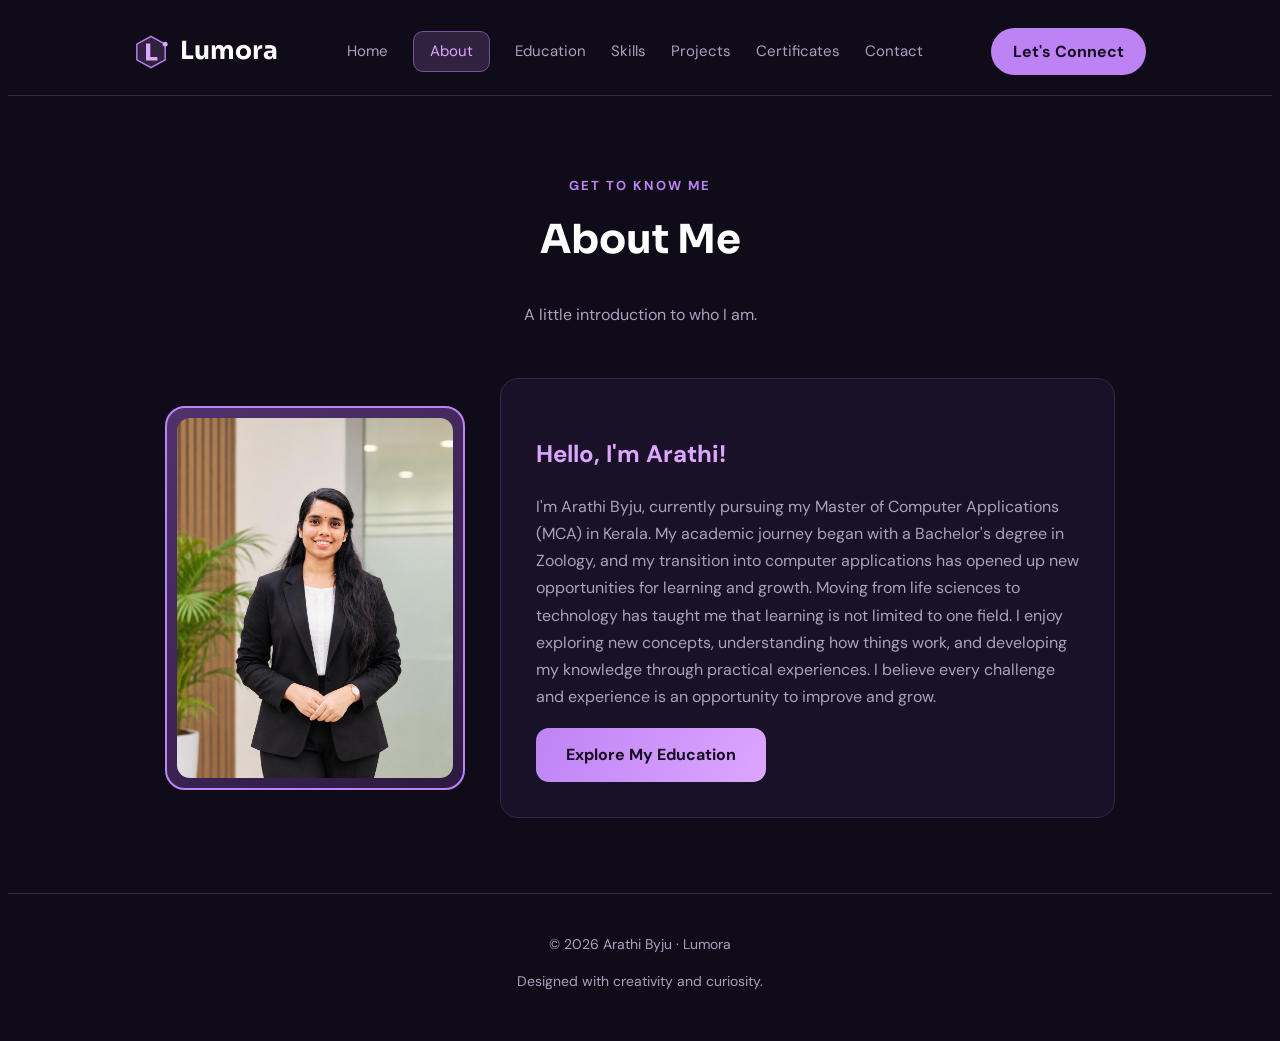
==== about.html @ 717a398b "Initial Commit" ====
<!DOCTYPE html>
<html lang="en">

<head>
    <meta charset="UTF-8">
    <meta name="viewport" content="width=device-width, initial-scale=1.0">

    <title>About | Lumora</title>

    <link rel="icon" type="image/svg+xml" href="Assets/image/logo.svg">

    <link rel="preconnect" href="https://fonts.googleapis.com">
    <link rel="preconnect" href="https://fonts.gstatic.com" crossorigin>

    <link href="https://fonts.googleapis.com/css2?family=DM+Sans:wght@400;500;600;700&family=Sora:wght@400;500;600;700;800&display=swap" rel="stylesheet">

    <link rel="stylesheet" href="Assets/css/style.css">
</head>

<body>

    <header class="header">


        <a href="index.html" class="logo">
    <img src="Assets/image/logo.svg" alt="Lumora logo" class="logo-img">
    Lumora
</a>

        <nav class="navbar" id="navbar">
            <a href="index.html">Home</a>
            <a href="about.html" class="active">About</a>
            <a href="education.html">Education</a>
            <a href="skills.html">Skills</a>
            <a href="projects.html">Projects</a>
             <a href="certificates.html">Certificates</a>
            <a href="contact.html">Contact</a>
        </nav>

        <a href="contact.html" class="connect-btn">Let's Connect</a>

        <button class="menu-btn" id="menu-btn">☰</button>

    </header>


    <main class="page-container">

        <div class="section-heading">
            <span>GET TO KNOW ME</span>
            <h1>About Me</h1>
            <p>A little introduction to who I am.</p>
        </div>


        <div class="about-layout">

            <div class="about-image">
                <img src="Assets/image/profile.png" alt="Arathi Byju">
            </div>

            <div class="about-card">

                <h2>Hello, I'm Arathi!</h2>

                <p>
                    I'm Arathi Byju, currently pursuing my Master of Computer Applications (MCA) in Kerala. My academic journey began with a Bachelor's degree in Zoology, and my transition into computer applications has opened up new opportunities for learning and growth.

Moving from life sciences to technology has taught me that learning is not limited to one field. I enjoy exploring new concepts, understanding how things work, and developing my knowledge through practical experiences.

I believe every challenge and experience is an opportunity to improve and grow.
                </p>

                <a href="education.html" class="btn primary-btn">
                    Explore My Education
                </a>

            </div>

        </div>

    </main>


    <footer>
        <p>© 2026 Arathi Byju · Lumora</p>
        <p>Designed with creativity and curiosity.</p>
    </footer>


    <script src="Assets/js/script.js"></script>

</body>
</html>
---- Assets/css/style.css ----
/* =========================

   GLOBAL STYLES

\========================= */



\* {

    margin: 0;

    padding: 0;

    box-sizing: border-box;

    scroll-behavior: smooth;

}



:root {

    --background: #100b19;

    --surface: #191127;

    --purple: #bd83f5;

    --light-purple: #dda6ff;

    --text: #ffffff;

    --muted: #aaa2bd;

    --border: #35264b;

}



body {

    font-family: 'DM Sans', sans-serif;

    background: var(--background);

    color: var(--text);

    line-height: 1.7;

}



a {

    color: inherit;

    text-decoration: none;

}



img {

    max-width: 100%;

    display: block;

}





/* =========================

   HEADER & NAVIGATION

\========================= */



.header {

    width: 100%;

    min-height: 88px;

    padding: 0 10%;

    display: flex;

    align-items: center;

    justify-content: space-between;

    background: #100b19;

    border-bottom: 1px solid var(--border);

    position: sticky;

    top: 0;

    z-index: 1000;

}



.logo {

    display: flex;

    align-items: center;

    gap: 12px;

    font-family: 'Sora', sans-serif;

    font-size: 25px;

    font-weight: 700;

}



.logo-icon {

    width: 32px;

    height: 32px;

    background: linear-gradient(135deg, var(--purple), var(--light-purple));

    color: #160d22;

    display: flex;

    align-items: center;

    justify-content: center;

    border-radius: 8px;

}



.navbar {

    display: flex;

    align-items: center;

    gap: 25px;

}



.navbar a {

    color: var(--muted);

    font-size: 15px;

    transition: 0.3s;

}



.navbar a:hover,

.navbar a.active {

    color: var(--light-purple);

}



.navbar a.active {

    padding: 7px 16px;

    border: 1px solid #76549c;

    border-radius: 10px;

    background: #30213f;

}



.connect-btn {

    padding: 10px 22px;

    border-radius: 25px;

    background: var(--purple);

    color: #160d22;

    font-weight: 700;

}



.connect-btn:hover {

    background: var(--light-purple);

}



.menu-btn {

    display: none;

    background: none;

    border: none;

    color: white;

    font-size: 27px;

    cursor: pointer;

}





/* =========================

   HOME PAGE

\========================= */



.home {

    min-height: 610px;

    padding: 70px 10%;

    display: flex;

    align-items: center;

    justify-content: center;

    gap: 9%;

}



.home-image {

    width: 420px;

    min-width: 320px;

    height: 470px;

    position: relative;

    display: flex;

    justify-content: center;

    padding: 10px;

    background: linear-gradient(145deg, #51316e, #2c1a40);

    clip-path: polygon(

        22% 0, 78% 0, 100% 22%, 100% 78%,

        78% 100%, 22% 100%, 0 78%, 0 22%

    );

}



.photo-frame {

    width: 100%;

    height: 85%;

    padding: 8px;

    background: var(--light-purple);

    clip-path: polygon(

        22% 0, 78% 0, 100% 22%, 100% 78%,

        78% 100%, 22% 100%, 0 78%, 0 22%

    );

}



.photo-frame img {

    width: 100%;

    height: 100%;

    object-fit: cover;

    object-position: center;

    clip-path: polygon(

        22% 0, 78% 0, 100% 22%, 100% 78%,

        78% 100%, 22% 100%, 0 78%, 0 22%

    );

}



.photo-badge {

    position: absolute;

    bottom: 18px;

    left: 50%;

    transform: translateX(-50%);

    padding: 8px 20px;

    white-space: nowrap;

    border: 1px solid #9261bd;

    border-radius: 25px;

    background: #51316e;

    color: var(--light-purple);

    font-size: 14px;

    font-weight: 600;

}



.photo-badge span {

    width: 9px;

    height: 9px;

    display: inline-block;

    background: var(--purple);

    border-radius: 50%;

    margin-right: 7px;

}



.home-content {

    max-width: 680px;

}



.welcome {

    color: var(--light-purple);

    font-size: 13px;

    font-weight: 700;

    letter-spacing: 2px;

    margin-bottom: 12px;

}



.home-content h1 {

    font-family: 'Sora', sans-serif;

    font-size: clamp(42px, 5vw, 68px);

    font-weight: 800;

    line-height: 1.2;

    margin-bottom: 8px;

}



.home-content h2 {

    color: #c9a9f8;

    font-size: clamp(20px, 2.3vw, 29px);

    margin-bottom: 20px;

}



.intro {

    color: var(--muted);

    font-size: 17px;

    line-height: 1.9;

    margin-bottom: 30px;

}



.home-buttons {

    display: flex;

    gap: 17px;

    margin-bottom: 30px;

}



.btn {

    display: inline-block;

    padding: 13px 30px;

    border-radius: 13px;

    font-weight: 700;

    transition: 0.3s;

}



.primary-btn {

    background: linear-gradient(120deg, var(--purple), var(--light-purple));

    color: #160d22;

}



.primary-btn:hover {

    transform: translateY(-3px);

    box-shadow: 0 8px 25px rgba(189, 131, 245, 0.2);

}



.secondary-btn {

    border: 1px solid #63477e;

    color: white;

    background: #1b1328;

}



.secondary-btn:hover {

    background: #30213f;

}



.social-links {

    display: flex;

    gap: 30px;

}



.social-links a {

    color: #cba9fa;

    font-weight: 700;

    border-bottom: 1px solid #cba9fa;

}





/* =========================

   COMMON PAGE LAYOUT

\========================= */



.page-container {

    min-height: calc(100vh - 160px);

    padding: 75px 10%;

}



.section-heading {

    text-align: center;

    margin-bottom: 50px;

}



.section-heading span {

    color: var(--purple);

    font-size: 13px;

    font-weight: 700;

    letter-spacing: 2px;

}



.section-heading h1 {

    font-family: 'Sora', sans-serif;

    font-size: 40px;

    margin-top: 8px;

}



.section-heading p {

    color: var(--muted);

    margin-top: 10px;

}





/* =========================

   ABOUT PAGE

\========================= */



.about-layout {

    max-width: 950px;

    margin: auto;

    display: grid;

    grid-template-columns: 300px 1fr;

    gap: 35px;

    align-items: center;

}



.about-image {

    padding: 10px;

    background: linear-gradient(145deg, #51316e, #2c1a40);

    border: 2px solid var(--purple);

    border-radius: 20px;

}



.about-image img {

    width: 100%;

    height: 360px;

    object-fit: cover;

    border-radius: 13px;

}



.about-card {

    padding: 35px;

    background: var(--surface);

    border: 1px solid var(--border);

    border-radius: 18px;

}



.about-card h2 {

    color: var(--light-purple);

    margin-bottom: 18px;

}



.about-card p {

    color: var(--muted);

    margin-bottom: 18px;

}





/* =========================

   EDUCATION PAGE

\========================= */



.timeline {

    max-width: 850px;

    margin: auto;

    display: grid;

    gap: 25px;

}



.education-card {

    padding: 35px;

    background: var(--surface);

    border: 1px solid var(--border);

    border-left: 4px solid var(--purple);

    border-radius: 15px;

    transition: 0.3s;

}



.education-card:hover {

    transform: translateY(-5px);

    border-color: var(--purple);

}



.education-year {

    color: var(--light-purple);

    font-size: 14px;

    font-weight: 700;

}



.education-card h2 {

    font-size: 23px;

    margin: 12px 0 5px;

}



.education-card h3 {

    color: var(--purple);

    margin-bottom: 12px;

}



.education-card p {

    color: var(--muted);

}



.education-status {

    display: inline-block;

    margin-top: 18px;

    padding: 5px 15px;

    border-radius: 20px;

    background: #30213f;

    color: var(--light-purple);

    font-size: 13px;

}





/* =========================

   SKILLS PAGE

\========================= */



.skills-container {

    max-width: 1050px;

    margin: auto;

    display: grid;

    grid-template-columns: repeat(2, 1fr);

    gap: 25px;

}



.skill-card {

    padding: 30px;

    background: var(--surface);

    border: 1px solid var(--border);

    border-radius: 16px;

    transition: 0.3s;

}



.skill-card:hover {

    transform: translateY(-5px);

    border-color: var(--purple);

}



.skill-icon {

    color: var(--purple);

    font-family: 'Sora', sans-serif;

    font-size: 27px;

    font-weight: 700;

    margin-bottom: 12px;

}



.skill-card h2 {

    color: var(--light-purple);

    font-size: 21px;

    margin-bottom: 15px;

}



.skill-card p {

    color: var(--muted);

    padding: 8px 0;

    border-bottom: 1px solid var(--border);

}





/* =========================

   PROJECTS PAGE

\========================= */



.projects-container {

    max-width: 1000px;

    margin: auto;

    display: grid;

    grid-template-columns: repeat(2, 1fr);

    gap: 25px;

}



.project-card {

    padding: 35px;

    background: var(--surface);

    border: 1px solid var(--border);

    border-radius: 17px;

    transition: 0.3s;

}



.project-card:hover {

    transform: translateY(-6px);

    border-color: var(--purple);

}



.project-number {

    color: var(--purple);

    font-family: 'Sora', sans-serif;

    font-size: 30px;

    font-weight: 700;

    margin-bottom: 15px;

}



.project-card h2 {

    font-size: 22px;

    margin-bottom: 12px;

}



.project-card p {

    color: var(--muted);

    margin-bottom: 20px;

}



.project-tags {

    display: flex;

    flex-wrap: wrap;

    gap: 8px;

    margin-bottom: 20px;

}



.project-tags span {

    padding: 5px 12px;

    border-radius: 20px;

    background: #30213f;

    color: var(--light-purple);

    font-size: 12px;

}



.project-status {

    color: var(--purple);

    font-size: 13px;

    font-weight: 700;

}





/* =========================

   CONTACT PAGE

\========================= */



.contact-card {

    max-width: 750px;

    margin: auto;

    padding: 45px;

    text-align: center;

    background: linear-gradient(135deg, #281a3b, #191127);

    border: 1px solid var(--border);

    border-radius: 20px;

}



.contact-card h2 {

    font-size: 27px;

    margin-bottom: 12px;

}



.contact-card > p {

    color: var(--muted);

    margin-bottom: 35px;

}



.contact-details {

    display: grid;

    gap: 20px;

    margin-bottom: 35px;

    text-align: left;

}



.contact-item {

    display: flex;

    align-items: center;

    gap: 18px;

    padding: 15px;

    background: var(--surface);

    border: 1px solid var(--border);

    border-radius: 12px;

}



.contact-icon {

    width: 45px;

    height: 45px;

    display: flex;

    align-items: center;

    justify-content: center;

    background: #30213f;

    color: var(--light-purple);

    border-radius: 10px;

    font-weight: 700;

}



.contact-item h3 {

    font-size: 16px;

}



.contact-item a {

    color: var(--muted);

    font-size: 14px;

    overflow-wrap: anywhere;

}



.contact-item a:hover {

    color: var(--light-purple);

}





/* =========================

   FOOTER

\========================= */



footer {

    padding: 25px 10%;

    text-align: center;

    border-top: 1px solid var(--border);

    color: var(--muted);

    font-size: 14px;

}



footer p + p {

    margin-top: 5px;

}





/* =========================

   RESPONSIVE DESIGN

\========================= */



@media (max-width: 1050px) {



    .header {

        padding: 0 5%;

    }



    .navbar {

        gap: 15px;

    }



    .home {

        padding: 60px 5%;

        gap: 5%;

    }



    .page-container {

        padding: 65px 6%;

    }



}





@media (max-width: 800px) {



    .header {

        min-height: 75px;

    }



    .connect-btn {

        display: none;

    }



    .menu-btn {

        display: block;

    }



    .navbar {

        display: none;

        position: absolute;

        top: 75px;

        left: 0;

        width: 100%;

        padding: 20px;

        background: #191127;

        border-bottom: 1px solid var(--border);

        flex-direction: column;

        gap: 18px;

    }



    .navbar.show {

        display: flex;

    }



    .home {

        flex-direction: column;

        text-align: center;

        padding: 55px 7%;

        gap: 45px;

    }



    .home-image {

        width: min(360px, 90%);

        min-width: 0;

        height: 410px;

    }



    .home-buttons,

    .social-links {

        justify-content: center;

        flex-wrap: wrap;

    }



    .about-layout {

        grid-template-columns: 1fr;

        max-width: 550px;

    }



    .about-image {

        max-width: 300px;

        margin: auto;

    }



    .projects-container {

        grid-template-columns: 1fr;

    }



}





@media (max-width: 550px) {



    .logo {

        font-size: 21px;

    }



    .home-image {

        height: 350px;

    }



    .home-content h1 {

        font-size: 40px;

    }



    .home-content h2 {

        font-size: 21px;

    }



    .home-buttons {

        flex-direction: column;

    }



    .home-buttons .btn {

        width: 100%;

    }



    .skills-container {

        grid-template-columns: 1fr;

    }



    .section-heading h1 {

        font-size: 31px;

    }



    .page-container {

        padding: 55px 6%;

    }



    .about-card,

    .education-card,

    .skill-card,

    .project-card,

    .contact-card {

        padding: 25px;

    }



    .contact-card h2 {

        font-size: 22px;

    }



}













/* ================================
   CERTIFICATES SECTION
================================ */

.certificates {
    padding: 80px 8%;
    min-height: 80vh;
    text-align: center;
    background: var(--background);
}

.certificates .welcome {
    font-size: 13px;
    font-weight: 700;
    letter-spacing: 2px;
    color: var(--purple);
}

.certificates h1 {
    font-family: 'Sora', sans-serif;
    font-size: 38px;
    font-weight: 700;
    margin: 15px 0;
    color: var(--text);
}

.certificate-intro {
    max-width: 650px;
    margin: 0 auto 45px;
    color: var(--muted);
    line-height: 1.8;
    font-size: 16px;
}

.certificate-grid {
    display: flex;
    flex-wrap: wrap;
    justify-content: center;
    align-items: stretch;
    gap: 30px;
}

.certificate-card {
    flex: 0 1 320px;
    max-width: 360px;
    display: flex;
    flex-direction: column;
    background: var(--surface);
    padding: 20px;
    border: 1px solid var(--border);
    border-radius: 16px;
    box-shadow: 0 5px 25px rgba(0, 0, 0, 0.15);
    transition: 0.3s ease;
}

.certificate-card:hover {
    transform: translateY(-8px);
    border-color: var(--purple);
    box-shadow: 0 12px 30px rgba(189, 131, 245, 0.12);
}

.certificate-card img {
    width: 100%;
    height: 220px;
    object-fit: contain;
    background: #100b19;
    border: 1px solid var(--border);
    border-radius: 10px;
}

.certificate-card h3 {
    font-family: 'Sora', sans-serif;
    font-size: 17px;
    margin: 18px 0 8px;
    color: var(--light-purple);
}

.certificate-card p {
    color: var(--muted);
    font-size: 14px;
    margin-bottom: 18px;
    flex-grow: 1;
}

.certificate-card a {
    display: inline-block;
    align-self: center;
    text-decoration: none;
    background: linear-gradient(120deg, var(--purple), var(--light-purple));
    color: #160d22;
    padding: 11px 22px;
    border-radius: 8px;
    font-size: 14px;
    font-weight: 700;
    transition: 0.3s ease;
}

.certificate-card a:hover {
    transform: translateY(-3px);
    box-shadow: 0 8px 20px rgba(189, 131, 245, 0.2);
}

/* ================================
   EDUCATION / INSTITUTION CARDS
================================ */

.institution-grid {
    display: grid;
    grid-template-columns: repeat(2, 1fr);
    gap: 28px;
    padding: 30px 0 70px;
}

.institution-card {
    display: flex;
    align-items: center;
    gap: 20px;
    padding: 22px;
    background: var(--surface);
    border: 1px solid var(--border);
    border-radius: 16px;
    box-shadow: 0 5px 25px rgba(0, 0, 0, 0.15);
    transition: 0.3s ease;
}

.institution-card:hover {
    transform: translateY(-5px);
    border-color: var(--purple);
    box-shadow: 0 10px 28px rgba(189, 131, 245, 0.12);
}

.institution-photo {
    flex: 0 0 125px;
    width: 125px;
    height: 115px;
    padding: 5px;
    border: 1px solid var(--border);
    border-radius: 10px;
    background: #100b19;
    overflow: hidden;
}

.institution-photo img {
    width: 100%;
    height: 100%;
    object-fit: cover;
    border-radius: 6px;
}

.institution-info {
    flex: 1;
}

.institution-info .education-year {
    font-size: 12px;
    color: var(--light-purple);
    font-weight: 700;
    letter-spacing: 1px;
}

.institution-info h2 {
    font-family: 'Sora', sans-serif;
    font-size: 17px;
    color: var(--text);
    margin: 9px 0;
}

.institution-info h3 {
    font-size: 13px;
    font-weight: 600;
    color: var(--purple);
    margin-bottom: 10px;
}

.institution-info p {
    font-size: 14px;
    line-height: 1.7;
    color: var(--muted);
    margin-bottom: 12px;
}

.institution-info .education-status {
    display: inline-block;
    margin-top: 0;
    padding: 6px 13px;
    background: #30213f;
    color: var(--light-purple);
    border: 1px solid #63477e;
    border-radius: 20px;
    font-size: 12px;
    font-weight: 600;
}

/* ================================
   EDUCATION & CERTIFICATES RESPONSIVE
================================ */

@media (max-width: 992px) {
    .certificate-grid {
        gap: 30px;
    }
}

@media (max-width: 900px) {
    .institution-grid {
        grid-template-columns: 1fr;
    }
}

@media (max-width: 768px) {
    .certificates {
        padding: 60px 6%;
    }

    .certificates h1 {
        font-size: 28px;
    }

    .certificate-grid {
        gap: 22px;
    }

    .certificate-card img {
        height: 200px;
    }
}

@media (max-width: 600px) {
    .institution-card {
        flex-direction: column;
        align-items: flex-start;
    }

    .institution-photo {
        width: 100%;
        height: 170px;
        flex-basis: auto;
    }
}

html, body {
  max-width: 100%;
  overflow-x: hidden;
}

*, *::before, *::after {
  box-sizing: border-box;
}

/* Center the project card(s) */
.projects-container {
    display: flex;
    flex-wrap: wrap;
    justify-content: center;
}

.project-card {
    width: 100%;
    max-width: 487px;
}

.logo-img {
    width: 34px;
    height: 34px;
}
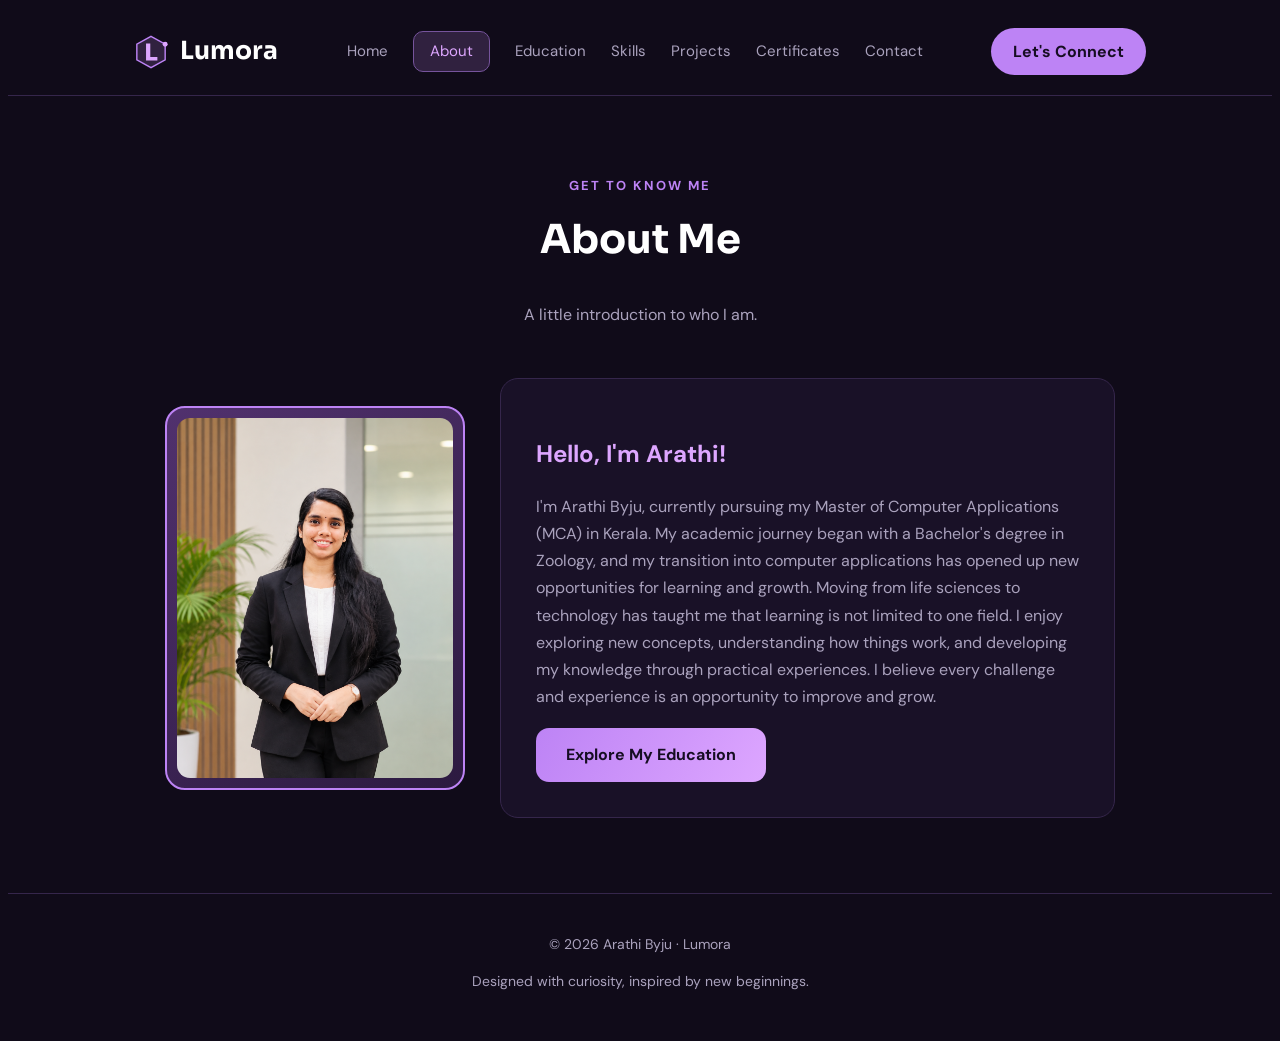
==== commit b5d13282: "added" ====
--- a/about.html
+++ b/about.html
@@ -84,7 +84,7 @@
 
     <footer>
         <p>© 2026 Arathi Byju · Lumora</p>
-        <p>Designed with creativity and curiosity.</p>
+        <p>Designed with curiosity, inspired by new beginnings.</p>
     </footer>
 
 
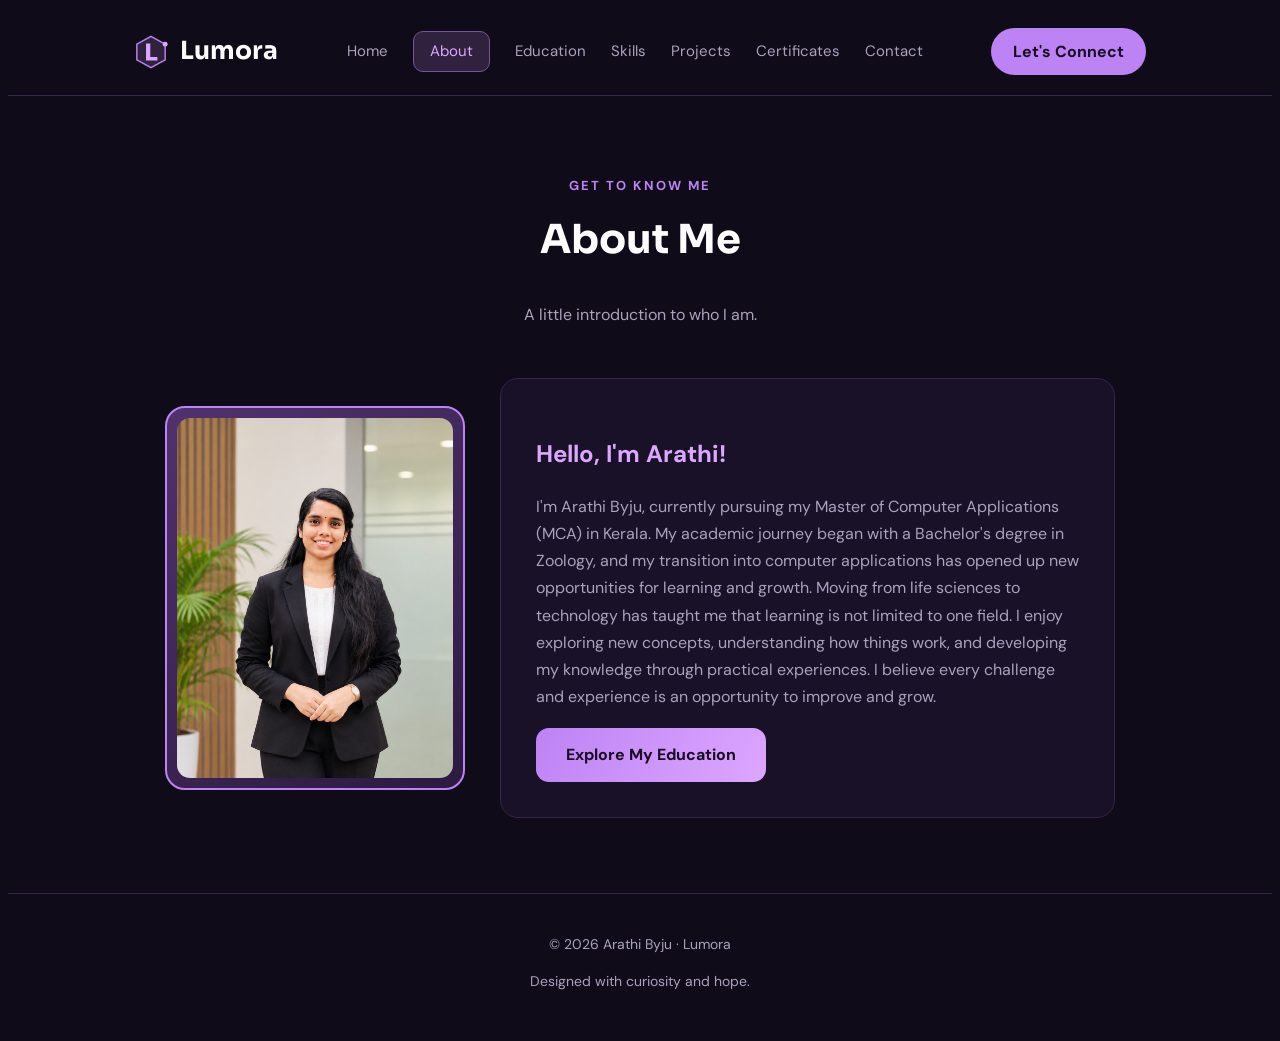
==== commit ffd9f31a: "added" ====
--- a/about.html
+++ b/about.html
@@ -84,7 +84,7 @@
 
     <footer>
         <p>© 2026 Arathi Byju · Lumora</p>
-        <p>Designed with curiosity, inspired by new beginnings.</p>
+        <p>Designed with curiosity and hope.</p>
     </footer>
 
 
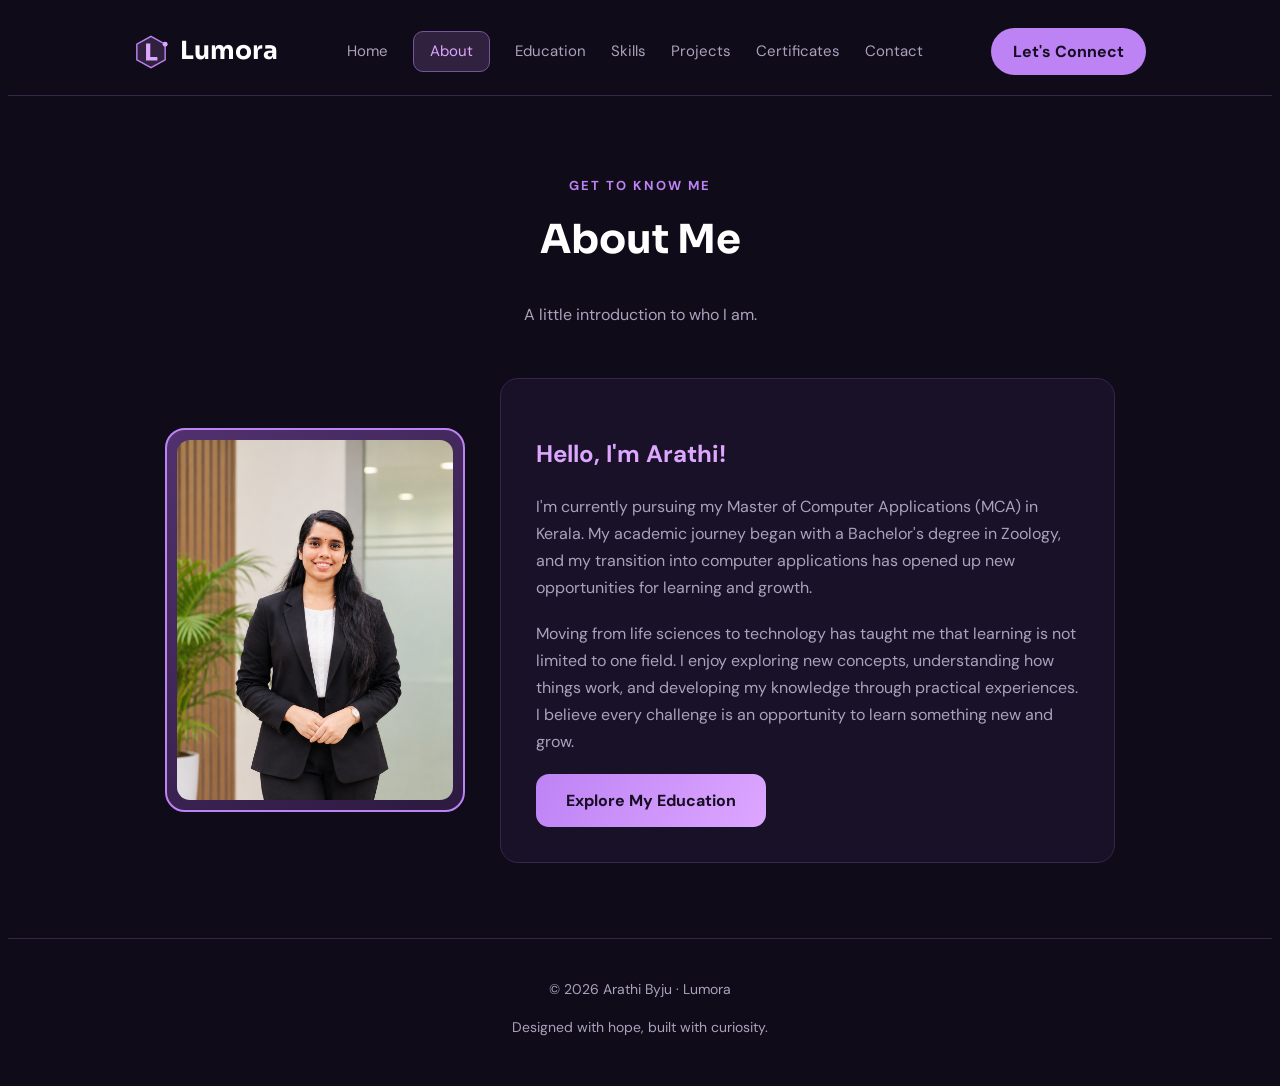
==== commit ffd0643e: "added" ====
--- a/about.html
+++ b/about.html
@@ -19,13 +19,13 @@
 
 <body>
 
+    <!-- Navigation -->
     <header class="header">
 
-
         <a href="index.html" class="logo">
-    <img src="Assets/image/logo.svg" alt="Lumora logo" class="logo-img">
-    Lumora
-</a>
+            <img src="Assets/image/logo.svg" alt="Lumora logo" class="logo-img">
+            Lumora
+        </a>
 
         <nav class="navbar" id="navbar">
             <a href="index.html">Home</a>
@@ -33,16 +33,15 @@
             <a href="education.html">Education</a>
             <a href="skills.html">Skills</a>
             <a href="projects.html">Projects</a>
-             <a href="certificates.html">Certificates</a>
+            <a href="certificates.html">Certificates</a>
             <a href="contact.html">Contact</a>
         </nav>
 
         <a href="contact.html" class="connect-btn">Let's Connect</a>
 
-        <button class="menu-btn" id="menu-btn">☰</button>
+        <button class="menu-btn" id="menu-btn" aria-label="Open menu">☰</button>
 
     </header>
-
 
     <main class="page-container">
 
@@ -52,11 +51,10 @@
             <p>A little introduction to who I am.</p>
         </div>
 
-
         <div class="about-layout">
 
             <div class="about-image">
-                <img src="Assets/image/profile.png" alt="Arathi Byju">
+                <img src="Assets/image/profile.png" alt="Arathi Byju" loading="lazy">
             </div>
 
             <div class="about-card">
@@ -64,16 +62,21 @@
                 <h2>Hello, I'm Arathi!</h2>
 
                 <p>
-                    I'm Arathi Byju, currently pursuing my Master of Computer Applications (MCA) in Kerala. My academic journey began with a Bachelor's degree in Zoology, and my transition into computer applications has opened up new opportunities for learning and growth.
-
-Moving from life sciences to technology has taught me that learning is not limited to one field. I enjoy exploring new concepts, understanding how things work, and developing my knowledge through practical experiences.
-
-I believe every challenge and experience is an opportunity to improve and grow.
+                    I'm currently pursuing my Master of Computer Applications (MCA) in Kerala.
+                    My academic journey began with a Bachelor's degree in Zoology, and my
+                    transition into computer applications has opened up new opportunities
+                    for learning and growth.
                 </p>
 
-                <a href="education.html" class="btn primary-btn">
-                    Explore My Education
-                </a>
+                <p>
+                    Moving from life sciences to technology has taught me that learning
+                    is not limited to one field. I enjoy exploring new concepts,
+                    understanding how things work, and developing my knowledge through
+                    practical experiences. I believe every challenge is an opportunity
+                    to learn something new and grow.
+                </p>
+
+                <a href="education.html" class="btn primary-btn">Explore My Education</a>
 
             </div>
 
@@ -81,12 +84,11 @@
 
     </main>
 
-
+    <!-- Footer -->
     <footer>
         <p>© 2026 Arathi Byju · Lumora</p>
-        <p>Designed with curiosity and hope.</p>
+        <p>Designed with hope, built with curiosity.</p>
     </footer>
-
 
     <script src="Assets/js/script.js"></script>
 
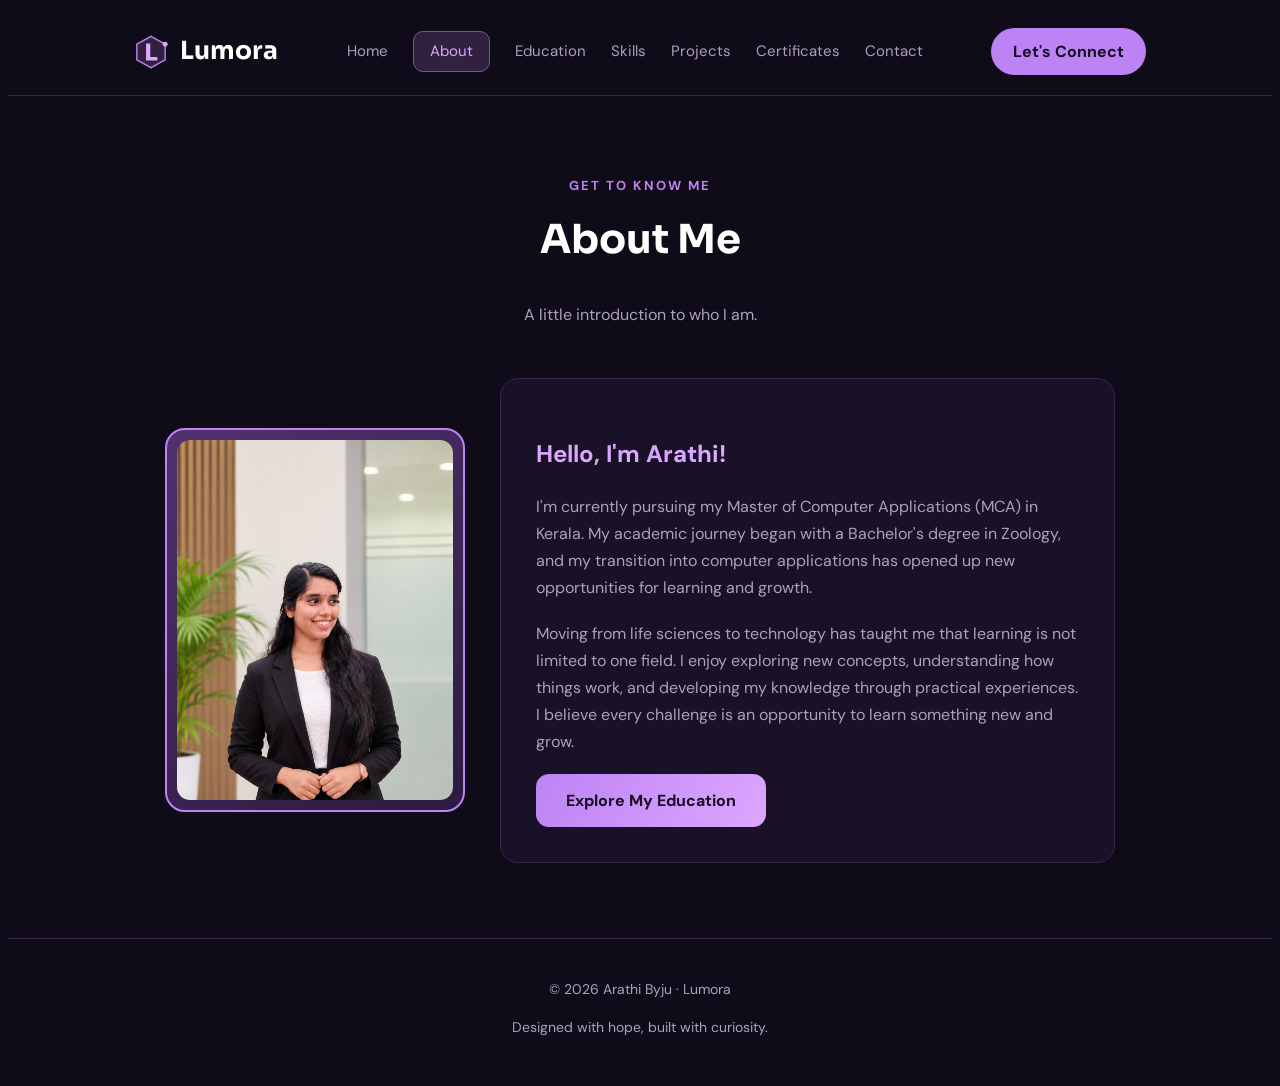
==== commit a073e42f: "added" ====
--- a/about.html
+++ b/about.html
@@ -54,7 +54,7 @@
         <div class="about-layout">
 
             <div class="about-image">
-                <img src="Assets/image/profile.png" alt="Arathi Byju" loading="lazy">
+                <img src="Assets/image/image2.png" alt="Arathi Byju" loading="lazy">
             </div>
 
             <div class="about-card">
